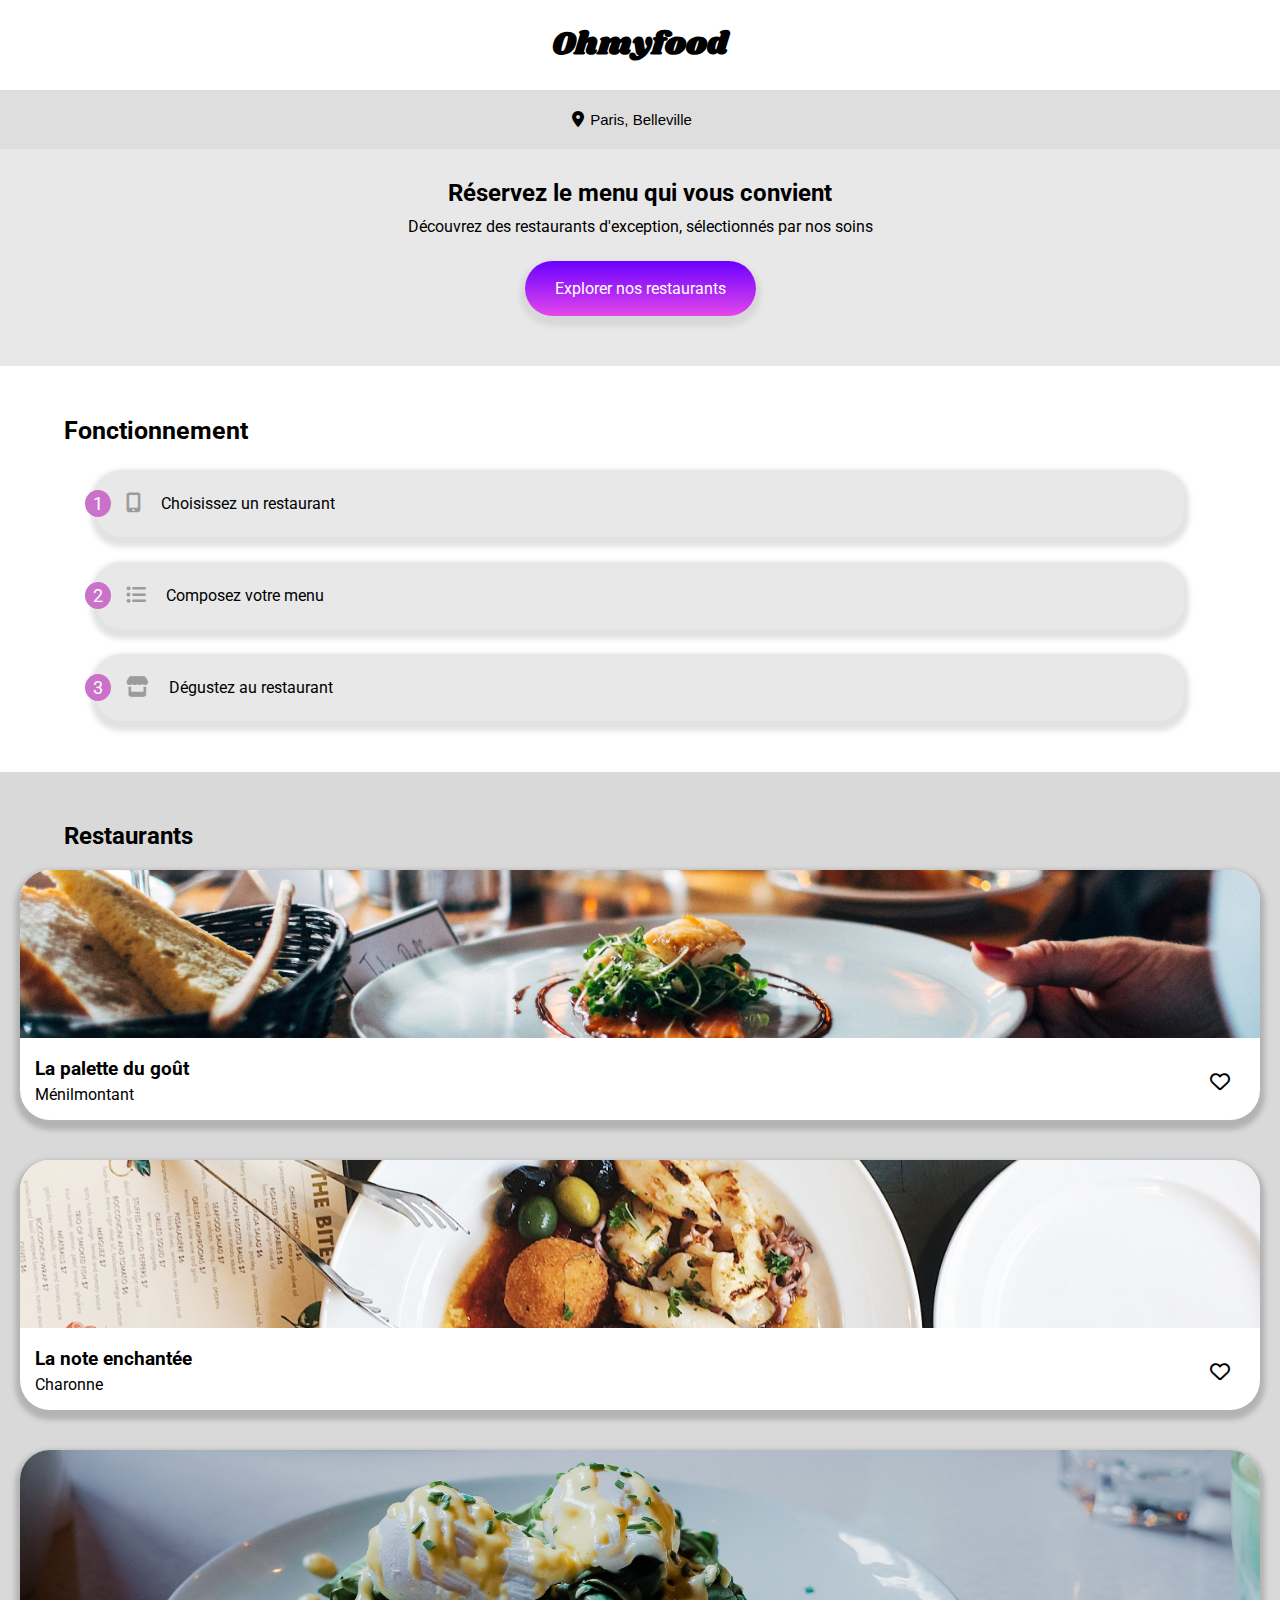
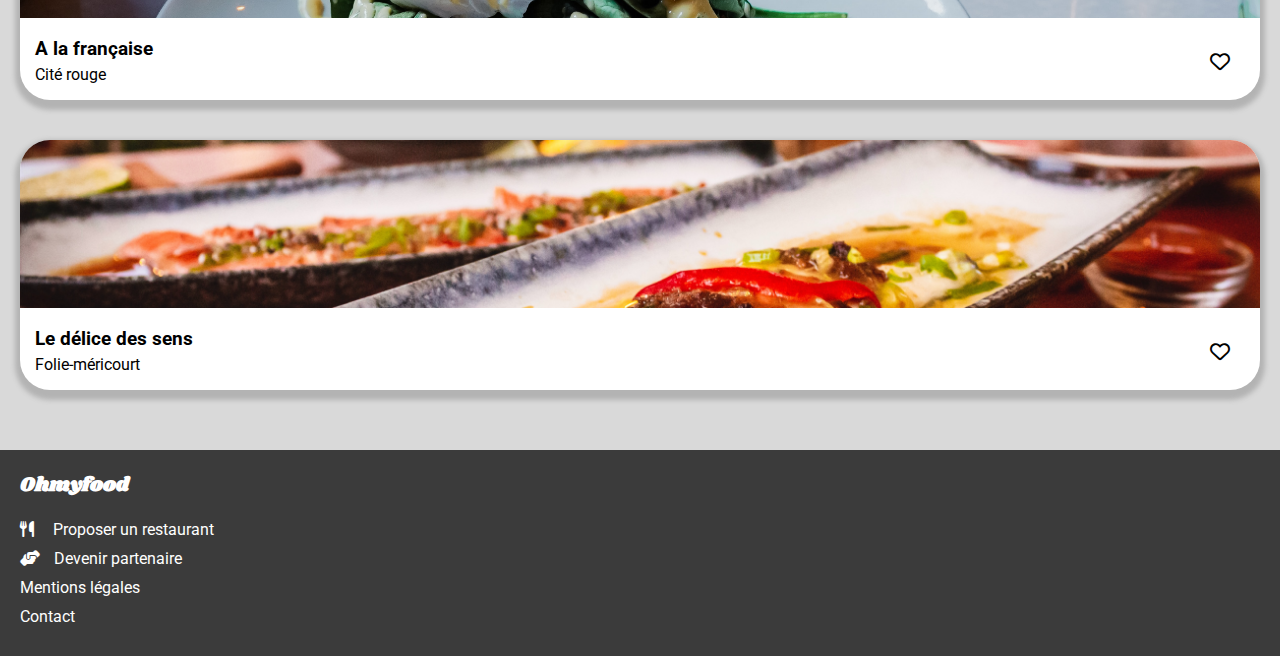
==== index.html @ 26edaa9e "animation plats" ====
<!DOCTYPE html>
<html lang="fr">
<head>
    <meta charset="UTF-8">
    <meta name="viewport" content="width=device-width, initial-scale=1.0">
    <title>Ohmyfood</title>
    <link rel="stylesheet" href="https://cdnjs.cloudflare.com/ajax/libs/font-awesome/6.1.1/css/all.min.css">
    <link rel="stylesheet" href="style.css">
</head>

<body class="corp">
    <header>
        <h1>Ohmyfood</h1>
    </header>

    <form>
        <i class="fa-solid fa-location-dot"></i>
        <input type="search" class="searchbar" name="lieu" placeholder="Paris, Belleville">
    </form>
    
    <section class="presentation">
        <h2>Réservez le menu qui vous convient</h2>
        <p>Découvrez des restaurants d'exception, sélectionnés par nos soins</p>
        <a href="#restaurant">Explorer nos restaurants</a>
    </section>

    <section class="fonctionnement">
        <h2>Fonctionnement</h2>
        <ul class="fonctionnement_liste">
            <li>
                <span class="fonct_nbr">1</span>
                <i class="fas fa-mobile-screen-button"></i>
                <p>Choisissez un restaurant</p>
            </li>
            <li>
                <span class="fonct_nbr">2</span>
                <i class="fas fa-list-ul"></i>
                <p>Composez votre menu</p>
            </li>
            <li>
                <span class="fonct_nbr">3</span>
                <i class="fas fa-store"></i>
                <p>Dégustez au restaurant</p>
            </li>
        </ul>
    </section>

    <main>
        <article id="restaurants"  class="restaurants">
            <h2>Restaurants</h2>
            <a href="cartes/la_palette_du_gout.html" title="La palette du goût">
                <figure class="selections_restaurants">
                    <img src="images/restaurants/jay-wennington-N_Y88TWmGwA-unsplash.jpg" alt="la palette du goût" class="photo-resto"/>
                    <figcaption class="textes_selections">
                        <h3>La palette du goût</h3>
                        <p>Ménilmontant</p>
                        <figure class="like">
                            <i class="fa-regular fa-heart"></i>
                            <span class="full-heart">
                                <i class="fa-solid fa-heart"></i>
                            </span>
                        </figure>
                    </figcaption>
                </figure>
            </a>

            <a href="#">
                <figure class="selections_restaurants">
                    <img src="images/restaurants/stil-u2Lp8tXIcjw-unsplash.jpg" alt="La note enchantée" class="photo-resto"/>
                    <figcaption class="textes_selections">
                        <h3>La note enchantée</h3>
                        <p>Charonne</p>
                        <figure class="like">
                            <i class="fa-regular fa-heart"></i>
                            <span class="full-heart">
                                <i class="fa-solid fa-heart"></i>
                            </span>
                        </figure>
                    </figcaption>
                </figure>
            </a>
            <a href="#">
                <figure class="selections_restaurants">
                    <img src="images/restaurants/toa-heftiba-DQKerTsQwi0-unsplash.jpg" alt="A la française" class="photo-resto"/>
                    <figcaption class="textes_selections">
                        <h3>A la française</h3>
                        <p>Cité rouge</p>
                        <figure class="like">
                            <i class="fa-regular fa-heart"></i>
                            <span class="full-heart">
                                <i class="fa-solid fa-heart"></i>
                            </span>
                        </figure>
                    </figcaption>
                </figure>
            </a>
            <a href="#">
                <figure class="selections_restaurants">
                    <img src="images/restaurants/louis-hansel-shotsoflouis-qNBGVyOCY8Q-unsplash.jpg" alt="Le délice des sens" class="photo-resto"/>
                    <figcaption class="textes_selections">
                        <h3>Le délice des sens</h3>
                        <p>Folie-méricourt</p>
                        <figure class="like">
                            <i class="fa-regular fa-heart"></i>
                            <span class="full-heart">
                                <i class="fa-solid fa-heart"></i>
                            </span>
                        </figure>
                    </figcaption>
                </figure>
            </a>
        </article>
    </main>

    <footer>
        <h2>Ohmyfood</h2>
        <ul>
            <li>
                <i class="fas fa-utensils"></i>
                <a href="#">Proposer un restaurant</a>
            </li>
            <li>
                <i class="fas fa-handshake-angle"></i>
                <a href="#">Devenir partenaire</a>
            </li>
            <li>
                <a href="#">Mentions légales</a>
            </li>
            <li>
                <a href="#">Contact</a>
            </li>
        </ul>
    </footer>
</body>
---- style.css ----
@import url('https://fonts.googleapis.com/css2?family=Roboto:wght@400;500;700&family=Shrikhand&display=swap');

@keyframes progressive {
  0% {
    transform: translateY(20px);
    opacity: 0;
  }
  100% {
    transform: translateY(0);
    opacity: 1;
  }
}

@keyframes none {
  0% {
    display: none;
  }

  100% {
    display: block;
  }
}

body {
    box-sizing: content-box;
    margin: auto;
    font-size: 16px;
    font-family: "Roboto", Arial, sans-serif;
}

/*---------------header-----------------*/

header {
  width: 100%;
  font-family: "Shrikhand";
  text-align: center;
  }

form {
  margin: auto;
	padding: 20px 0 20px 0;
  width: 100%;
  background-color: rgb(222, 222, 222);
  text-align: center;
}

.searchbar {
	border: none;
  text-align: center;
  background-color: rgb(222, 222, 222);
  font-size: 15px;
  color: black;
  width: 120px;
}

.searchbar:focus{
  outline: none;
}

.searchbar::placeholder{
  opacity: 1;
  color: black;
}

.presentation {
  display: flex;
  flex-direction: column;
  align-items: center;
  margin-bottom: 50px;
  padding: 30px 0 50px 0;
  background-color: rgb(232, 232, 232);
}

.presentation h2{
  margin: 0;
  padding-bottom: 10px;
  width: 90%;
  text-align: center;
}

.presentation p {
  margin: 0;
  padding-bottom: 25px;
  width: 90%;
  text-align: center;
}

.presentation a {
  border: none;
  border-radius: 30px;
  padding: 18px 30px 18px 30px;
  background: linear-gradient(rgb(106, 0, 255), rgb(227, 71, 235));
  box-shadow: 0 5px 5px 5px rgba(128, 128, 128, 0.148);
  color: white;
  text-decoration: none;
}

.presentation a:hover{
  cursor: pointer;
  transition-duration: 1s;
  background: linear-gradient(hsla(297, 80%, 60%, 0.301), rgba(106, 0, 255, 0.302));
  color: #ffffff;
}

.fonctionnement h2{
  margin: auto;
  margin-top: auto;
  width: 90%;
  margin-top: 50px;
  font-size: 25px;
  font-weight: bold;
  margin-bottom: 25px;
}

.fonctionnement_liste {
  padding: 0%;
  padding-bottom: 10px;
}

.fonctionnement li {
  position: relative;
  display: flex;
  flex-direction: row;
  align-items: center;
  margin: auto;
  margin-bottom: 25px;
  border-radius: 25px;
  padding: 8px 0 8px 0;
  width: 85%;
  box-shadow:0 5px 5px 5px rgba(86, 86, 86, 0.171);
  background-color: rgb(232, 232, 232);
}

.fonctionnement li:hover{
  cursor: pointer;
  transition-duration: 0.5s;
  background-color: #d8abea7e;
  color: #000000;
}

.fonctionnement_liste .fas {
  margin: 0 20px 0 30px;
  text-decoration: none;
  color: rgb(156, 156, 156);
  font-size: 20px;
}

.fonctionnement li:hover i.fas{
  transition-duration: 0.5s;
  color: #964b94;
}

.fonct_nbr {
  position: absolute;
  left: -11px;
  border-radius: 100%;
  padding: 3px 8px;
  font-size: 18px;
  background-color: rgb(202, 113, 202);
  color: white;
}

main article {
  display: flex;
  flex-direction: column;
  padding: 50px 0 40px 0;
  width: 100%;
  background-color: rgb(217, 217, 217);
}

.restaurants h2 {
  margin: auto;
  width: 90%;
}

main a {
  text-decoration: none;
}

.selections_restaurants{
  position: relative;
  display: flex;
  flex-direction: column;
  margin: 20px;
  border-radius: 30px;
  height: 250px;
  overflow: hidden;
  box-shadow:0 5px 5px 5px rgb(179, 179, 179);
  background-color: white;
}

.selections_restaurants:hover{
  transition-duration: 1s;
  background-color: rgba(0, 102, 255, 0.253);
  box-shadow: 10px 10px 10px gray;
}

.photo-resto{
  width: 100%;
  height: 100%;
  object-fit: cover;
  overflow: hidden;
}

.selections_restaurants h3{
  margin: 20px 0 0 15px;
  color: black;
}

.selections_restaurants p {
  margin: 5px 0 0 15px;
  color: black;
}

figure i {
  position: absolute;
  right: 30px;
  bottom: 28px;
  font-size: 20px;
  cursor: pointer;
  color: black;
}

.full-heart {
  font-size: 40px;
  opacity: 0;
}

.full-heart:active {
  opacity: 1;
  color: rgb(186, 51, 155);
}

footer {
  background-color: rgb(59, 59, 59);
  color: white;
}

footer h2 {
  margin: 0;
  padding: 20px 0 20px 20px;
  font-size: 20px;
  font-family: "Shrikhand";
}

footer a {
  text-decoration: none;
  color: #ffffff;
}

footer ul {
  margin: 0;
  padding-bottom: 20px;
  padding-left: 20px;
  list-style-type: none;
}

footer li {
  padding-bottom: 10px;
}

.fa-utensils {
  padding-right: 15px;
}

.fa-handshake-angle {
  padding-right: 10px;
}

.header_cartes {
  position: relative;
}

.header_cartes i {
  position: absolute;
  top: 10px; 
  left: 20px;
  font-size: 25px;
}

.header_cartes h1{
  font-weight: bold;
  font-family: "Shrikhand";
  font-size: 30px;
  text-align: center;
}

.header_cartes a {
  text-decoration: none;
  color: #000000;
}

.photo-menus {
  width: 100%;
  max-height: 500px;
  min-height: 360px;
  object-fit: cover;
}

.main_cartes header {
  height: 300px;
}

.articles_menus {
  position: relative;
  display: flex;
  flex-direction: column;
  border-radius: 80px 80px 0 0;
  border-top-left-radius: 40px;
  border-top-right-radius: 40px;
  background-color: rgb(232, 232, 232);
}

.articles_menus h2 {
  display: flex;
  justify-content: space-between;
  align-items: center;
  margin: 0;
  margin-right: 50px;
  padding-left: 20px;
  font-family: 'Shrikhand';
}

.heart-menus {
  position: absolute;
  right: 40px;
  font-size: 20px;
}

.menus {
  width: 100%;
}

.articles_menus h3 {
  padding-left: 20px;
  font-weight: normal;
  text-transform: uppercase;
}

.articles_menus h3::after{
  display: flex;
  border-bottom: 3px solid rgb(130, 238, 182);
  padding-top: 5px;
  width: 60px;
  font-size: 0;
  content: "-";
}

.articles_menus ul {
  display: flex;
  flex-direction: column;
  align-items: center;
  margin-bottom: 5px;
  padding: 0;
  list-style-type: none;
}

.entrees_menus {
  animation: progressive 1s ease-in-out both;
}

.plats_menus {
  animation: progressive 1s 0.5s ease-in-out both;
}

.desserts_menus {
  animation: progressive 1s 1s ease-in-out both;
}

.articles_menus li {
  position: relative;
  display: flex;
  justify-content: space-between;
  align-items: flex-end;
  margin-bottom: 15px;
  border-radius: 18px;
  padding: 12px 0 10px 12px;
  width: 90%;
  box-shadow: 5px 5px 3px grey;
  overflow: hidden;
  background-color: white;
  cursor: pointer;
}

.textes_menus {
  width: 90%;
  overflow: hidden;
  text-overflow: ellipsis;
  white-space: nowrap;
}

.articles_menus h4 {
  margin: 0;
  padding-bottom: 5px; 
  font-size: 16px;
  overflow: hidden;
  text-overflow: ellipsis;
}

.articles_menus p {
  margin: 0 10px 5px 0;
  overflow: hidden;
  font-size: 13px;
  text-overflow: ellipsis;
}

.articles_menus b {
  display: block;
  padding-left: 20px;
  padding-right: 20px;
  font-weight: bold;
}

.articles_menus a {
  text-align: center;
  border: none;
  border-radius: 30px;
  padding: 12px 18px 12px 18px;
  background: linear-gradient(rgb(106, 0, 255), rgb(227, 71, 235));
  box-shadow: 0 5px 5px 5px rgba(128, 128, 128, 0.148);
  color: white;
  text-decoration: none;
  margin-left: 25%;
  margin-right: 25%;
  margin-top: 5%;
}

.articles_menus a:hover{
  cursor: pointer;
  transition-duration: 1s;
  background: linear-gradient(hsla(297, 80%, 60%, 0.301), rgba(106, 0, 255, 0.302));
  color: #ffffff;
}
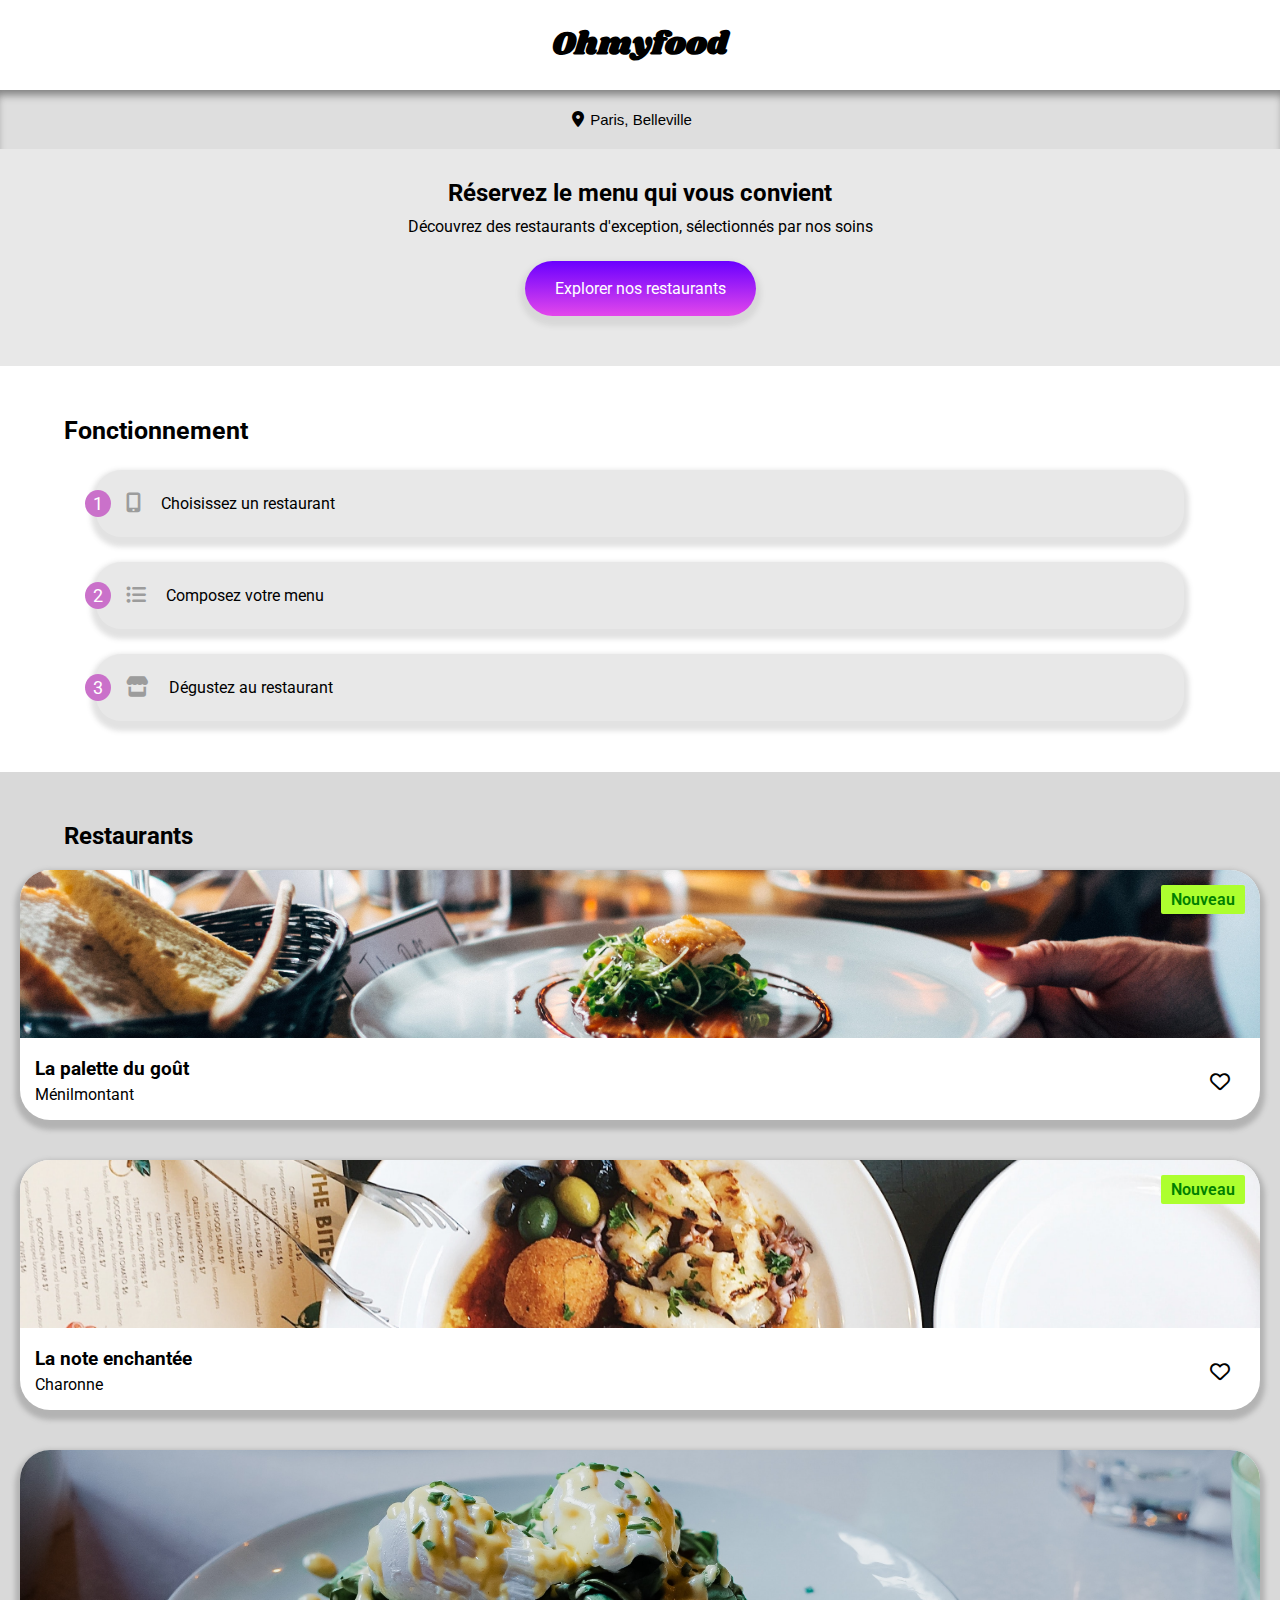
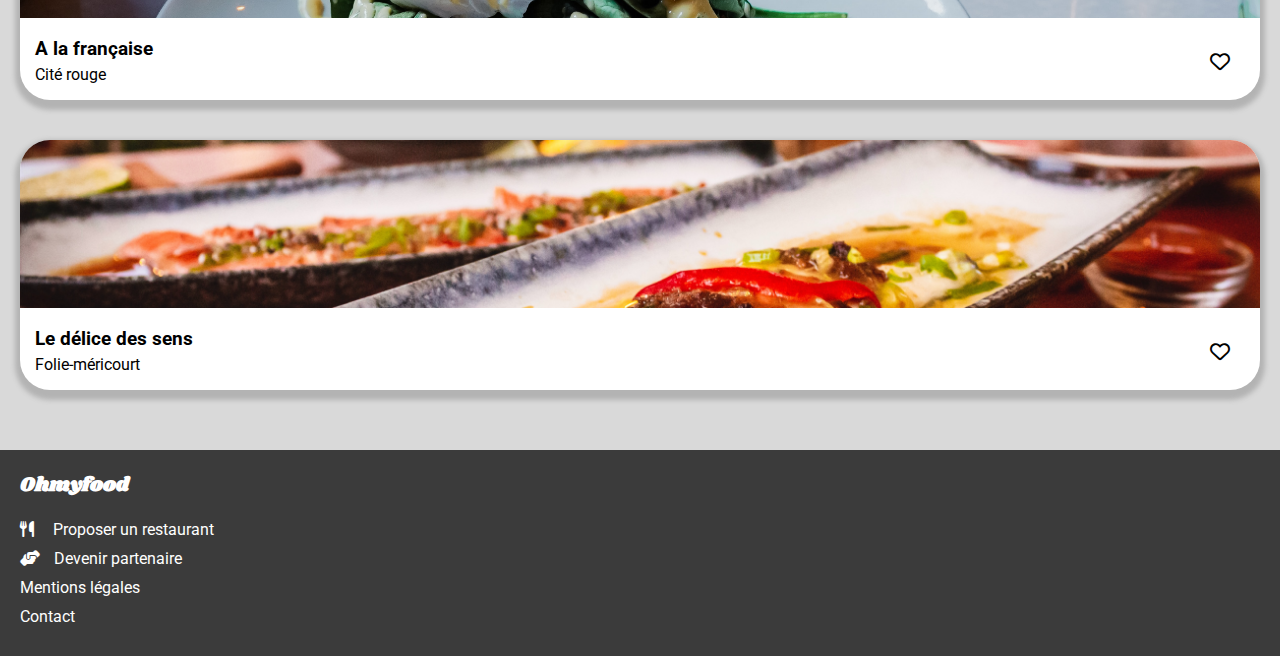
==== commit 988857e9: "css" ====
--- a/index.html
+++ b/index.html
@@ -59,6 +59,7 @@
                             <span class="full-heart">
                                 <i class="fa-solid fa-heart"></i>
                             </span>
+                            <div class="nouveau">Nouveau</div>
                         </figure>
                     </figcaption>
                 </figure>
@@ -75,6 +76,7 @@
                             <span class="full-heart">
                                 <i class="fa-solid fa-heart"></i>
                             </span>
+                            <div class="nouveau">Nouveau</div>
                         </figure>
                     </figcaption>
                 </figure>
--- a/style.css
+++ b/style.css
@@ -36,11 +36,14 @@
   text-align: center;
   }
 
+/*--------------------form------------------*/
+
 form {
   margin: auto;
 	padding: 20px 0 20px 0;
   width: 100%;
   background-color: rgb(222, 222, 222);
+  box-shadow: inset 0 8px 8px -3px gray;
   text-align: center;
 }
 
@@ -61,6 +64,8 @@
   opacity: 1;
   color: black;
 }
+
+/*-------------------main---------------------*/
 
 .presentation {
   display: flex;
@@ -101,6 +106,8 @@
   background: linear-gradient(hsla(297, 80%, 60%, 0.301), rgba(106, 0, 255, 0.302));
   color: #ffffff;
 }
+
+/*-----------------------fonctionnement--------------------*/
 
 .fonctionnement h2{
   margin: auto;
@@ -160,6 +167,8 @@
   color: white;
 }
 
+/*-----------------------arcticle restaurents-----------------*/
+
 main article {
   display: flex;
   flex-direction: column;
@@ -211,6 +220,20 @@
   margin: 5px 0 0 15px;
   color: black;
 }
+
+.nouveau {
+  position: absolute;
+  right: 15px; 
+  top: 15px;
+  border-radius: 2px;
+  padding: 5px 10px;
+  font-weight: 600;
+  background-color: greenyellow;
+  color: green;
+  cursor: pointer;
+}
+
+/*-------------------------coeur----------------------*/
 
 figure i {
   position: absolute;
@@ -222,14 +245,22 @@
 }
 
 .full-heart {
-  font-size: 40px;
+  font-size: 35px;
+  font-weight: bolder;
   opacity: 0;
+  background-clip: text;
+  -webkit-background-clip: text;
+  color: transparent;
+  background-image: linear-gradient(violet , blue);
+  transform: scale(1);
+  transition: all 1s ease;
 }
 
 .full-heart:active {
   opacity: 1;
-  color: rgb(186, 51, 155);
-}
+}
+
+/*---------------------------footer------------------------*/
 
 footer {
   background-color: rgb(59, 59, 59);
@@ -266,6 +297,8 @@
 .fa-handshake-angle {
   padding-right: 10px;
 }
+
+/*----------------------CSS Menus-------------------*/
 
 .header_cartes {
   position: relative;
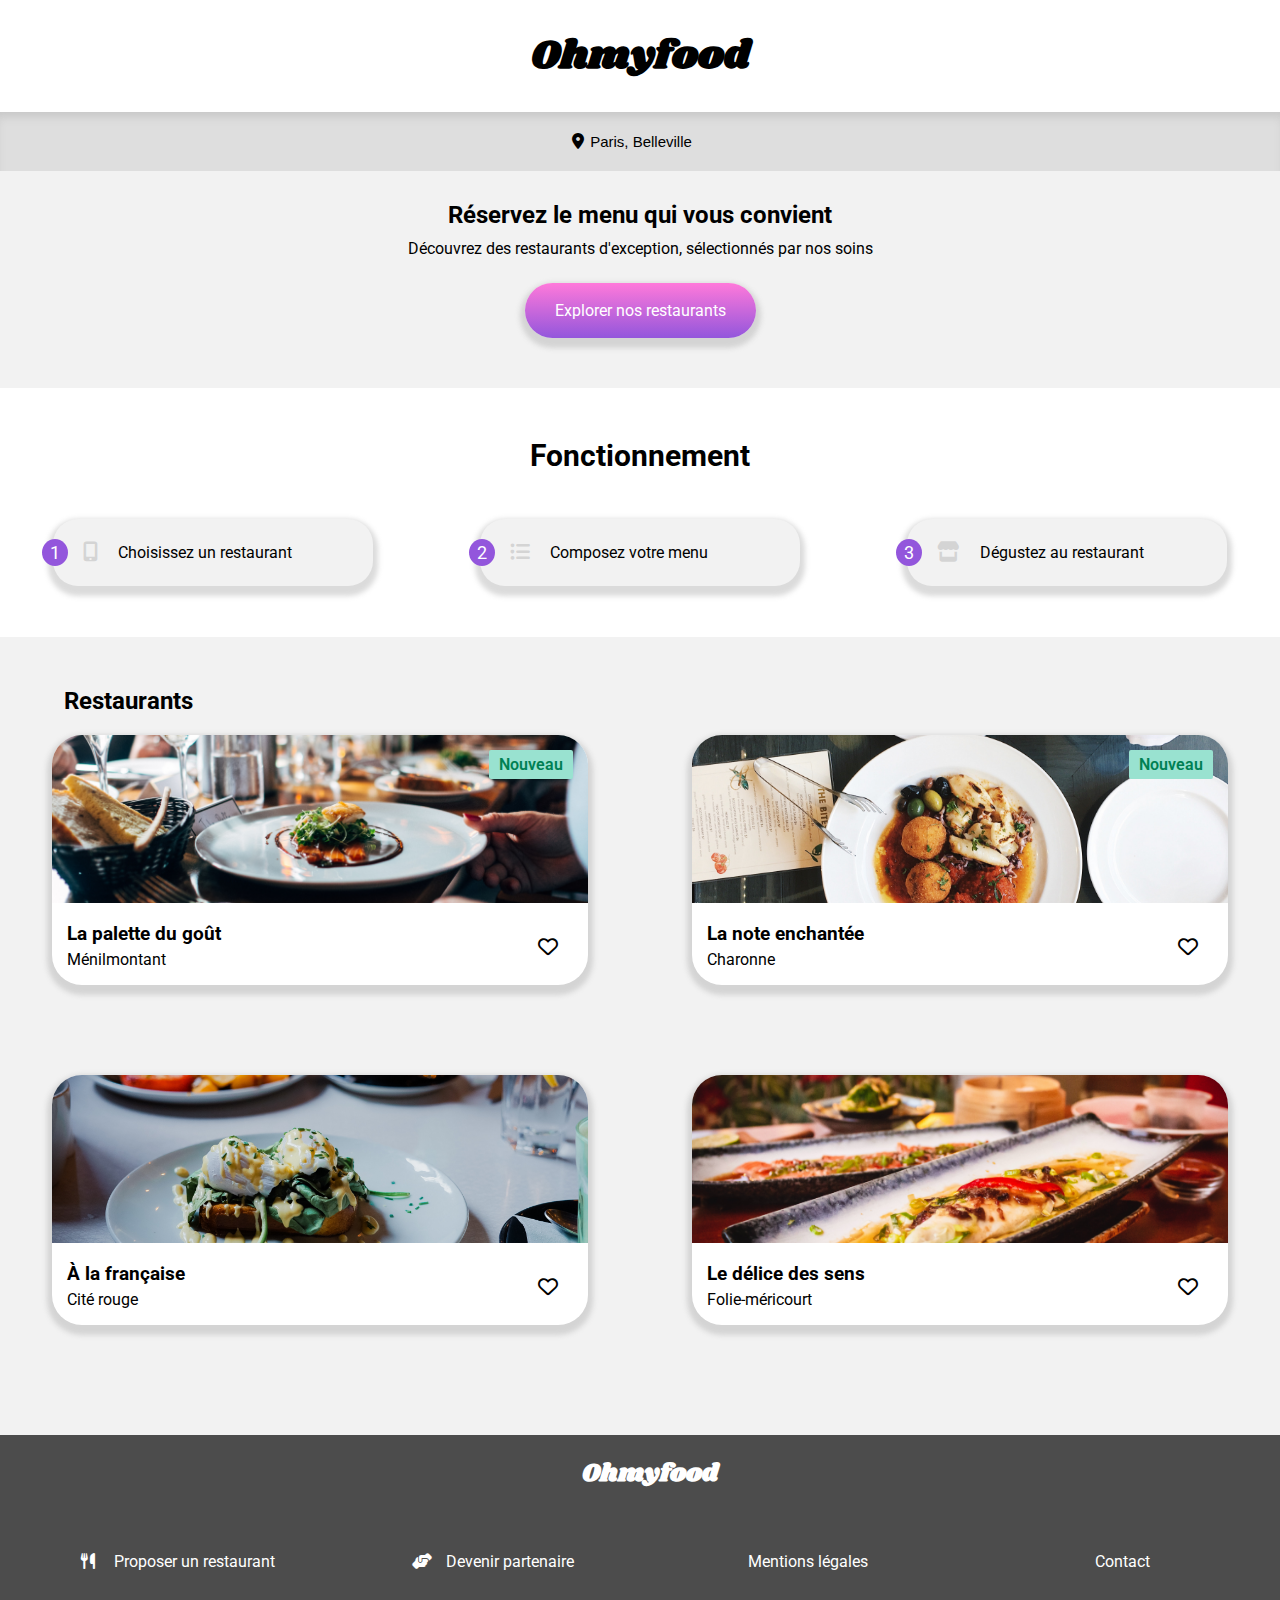
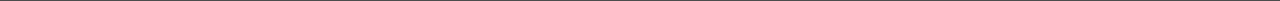
==== commit 5d6fc955: "menu 2 +" ====
--- a/index.html
+++ b/index.html
@@ -54,12 +54,10 @@
                     <figcaption class="textes_selections">
                         <h3>La palette du goût</h3>
                         <p>Ménilmontant</p>
+                        <div class="nouveau">Nouveau</div>
                         <figure class="like">
-                            <i class="fa-regular fa-heart"></i>
-                            <span class="full-heart">
-                                <i class="fa-solid fa-heart"></i>
-                            </span>
-                            <div class="nouveau">Nouveau</div>
+                            <i class="fa-regular fa-heart "></i>
+                            <i class="fa-regular fa-heart full-heart"></i>
                         </figure>
                     </figcaption>
                 </figure>
@@ -71,12 +69,10 @@
                     <figcaption class="textes_selections">
                         <h3>La note enchantée</h3>
                         <p>Charonne</p>
+                        <div class="nouveau">Nouveau</div>
                         <figure class="like">
-                            <i class="fa-regular fa-heart"></i>
-                            <span class="full-heart">
-                                <i class="fa-solid fa-heart"></i>
-                            </span>
-                            <div class="nouveau">Nouveau</div>
+                            <i class="fa-regular fa-heart "></i>
+                            <i class="fa-regular fa-heart full-heart"></i>
                         </figure>
                     </figcaption>
                 </figure>
@@ -85,13 +81,11 @@
                 <figure class="selections_restaurants">
                     <img src="images/restaurants/toa-heftiba-DQKerTsQwi0-unsplash.jpg" alt="A la française" class="photo-resto"/>
                     <figcaption class="textes_selections">
-                        <h3>A la française</h3>
+                        <h3>À la française</h3>
                         <p>Cité rouge</p>
                         <figure class="like">
-                            <i class="fa-regular fa-heart"></i>
-                            <span class="full-heart">
-                                <i class="fa-solid fa-heart"></i>
-                            </span>
+                            <i class="fa-regular fa-heart "></i>
+                            <i class="fa-regular fa-heart full-heart"></i>
                         </figure>
                     </figcaption>
                 </figure>
@@ -103,10 +97,8 @@
                         <h3>Le délice des sens</h3>
                         <p>Folie-méricourt</p>
                         <figure class="like">
-                            <i class="fa-regular fa-heart"></i>
-                            <span class="full-heart">
-                                <i class="fa-solid fa-heart"></i>
-                            </span>
+                            <i class="fa-regular fa-heart "></i>
+                            <i class="fa-regular fa-heart full-heart"></i>
                         </figure>
                     </figcaption>
                 </figure>
--- a/style.css
+++ b/style.css
@@ -1,4 +1,20 @@
 @import url('https://fonts.googleapis.com/css2?family=Roboto:wght@400;500;700&family=Shrikhand&display=swap');
+
+:root {                               
+  --primary: #9356DC;
+  --secondary: #FF79DA;
+  --tertiary: #99E2D0;
+  --primary-clic: #9256dc80;
+  --primary-hover: #9256dc29;
+  --secondary-clic: #ff79d980;;
+  --background: #f2f2f2;
+  --footer: #4c4c4c;
+  --search-back: #dedede;
+  --search-box: #8080803b;
+  --new: #008053;
+  --box-shadow: #b3b3b379;
+}
+
 
 @keyframes progressive {
   0% {
@@ -42,17 +58,17 @@
   margin: auto;
 	padding: 20px 0 20px 0;
   width: 100%;
-  background-color: rgb(222, 222, 222);
-  box-shadow: inset 0 8px 8px -3px gray;
+  background-color: var(--search-back);
+  box-shadow: inset 0 8px 8px -3px var(--search-box);
   text-align: center;
 }
 
 .searchbar {
 	border: none;
   text-align: center;
-  background-color: rgb(222, 222, 222);
+  background-color: var(--search-back);
   font-size: 15px;
-  color: black;
+  color: #000000;
   width: 120px;
 }
 
@@ -62,7 +78,7 @@
 
 .searchbar::placeholder{
   opacity: 1;
-  color: black;
+  color: #000000;
 }
 
 /*-------------------main---------------------*/
@@ -73,7 +89,7 @@
   align-items: center;
   margin-bottom: 50px;
   padding: 30px 0 50px 0;
-  background-color: rgb(232, 232, 232);
+  background-color: var(--background);
 }
 
 .presentation h2{
@@ -94,8 +110,8 @@
   border: none;
   border-radius: 30px;
   padding: 18px 30px 18px 30px;
-  background: linear-gradient(rgb(106, 0, 255), rgb(227, 71, 235));
-  box-shadow: 0 5px 5px 5px rgba(128, 128, 128, 0.148);
+  background: linear-gradient(var(--secondary), var(--primary));
+  box-shadow: 0 5px 5px 5px var(--box-shadow);
   color: white;
   text-decoration: none;
 }
@@ -103,8 +119,8 @@
 .presentation a:hover{
   cursor: pointer;
   transition-duration: 1s;
-  background: linear-gradient(hsla(297, 80%, 60%, 0.301), rgba(106, 0, 255, 0.302));
-  color: #ffffff;
+  background: linear-gradient(var(--primary-clic), var(--secondary-clic));
+  color: white;
 }
 
 /*-----------------------fonctionnement--------------------*/
@@ -134,27 +150,27 @@
   border-radius: 25px;
   padding: 8px 0 8px 0;
   width: 85%;
-  box-shadow:0 5px 5px 5px rgba(86, 86, 86, 0.171);
-  background-color: rgb(232, 232, 232);
+  box-shadow:0 5px 5px 5px var(--box-shadow);
+  background-color: var(--background);
 }
 
 .fonctionnement li:hover{
   cursor: pointer;
-  transition-duration: 0.5s;
-  background-color: #d8abea7e;
+  transform: scale(1.05);
+  background-color: var(--primary-hover);
   color: #000000;
 }
 
 .fonctionnement_liste .fas {
   margin: 0 20px 0 30px;
   text-decoration: none;
-  color: rgb(156, 156, 156);
+  color: var(--box-shadow);
   font-size: 20px;
 }
 
 .fonctionnement li:hover i.fas{
   transition-duration: 0.5s;
-  color: #964b94;
+  color: var(--primary);
 }
 
 .fonct_nbr {
@@ -163,7 +179,7 @@
   border-radius: 100%;
   padding: 3px 8px;
   font-size: 18px;
-  background-color: rgb(202, 113, 202);
+  background-color: var(--primary);
   color: white;
 }
 
@@ -174,7 +190,7 @@
   flex-direction: column;
   padding: 50px 0 40px 0;
   width: 100%;
-  background-color: rgb(217, 217, 217);
+  background-color: var(--background);
 }
 
 .restaurants h2 {
@@ -194,14 +210,13 @@
   border-radius: 30px;
   height: 250px;
   overflow: hidden;
-  box-shadow:0 5px 5px 5px rgb(179, 179, 179);
+  box-shadow:0 5px 5px 5px var(--box-shadow);
   background-color: white;
 }
 
 .selections_restaurants:hover{
-  transition-duration: 1s;
-  background-color: rgba(0, 102, 255, 0.253);
-  box-shadow: 10px 10px 10px gray;
+  transform: scale(1.05);
+  box-shadow: 10px 10px 10px var(--search-box);
 }
 
 .photo-resto{
@@ -220,6 +235,8 @@
   margin: 5px 0 0 15px;
   color: black;
 }
+
+/*-------------------------Nouveau----------------------*/
 
 .nouveau {
   position: absolute;
@@ -228,8 +245,8 @@
   border-radius: 2px;
   padding: 5px 10px;
   font-weight: 600;
-  background-color: greenyellow;
-  color: green;
+  background-color: var(--tertiary);
+  color: var(--new);
   cursor: pointer;
 }
 
@@ -237,7 +254,7 @@
 
 figure i {
   position: absolute;
-  right: 30px;
+  right: 30px; 
   bottom: 28px;
   font-size: 20px;
   cursor: pointer;
@@ -245,25 +262,24 @@
 }
 
 .full-heart {
-  font-size: 35px;
+  font-size: 20px;
   font-weight: bolder;
   opacity: 0;
   background-clip: text;
-  -webkit-background-clip: text;
   color: transparent;
-  background-image: linear-gradient(violet , blue);
+  background-image: linear-gradient(var(--primary), var(--secondary));
   transform: scale(1);
   transition: all 1s ease;
 }
 
-.full-heart:active {
+.full-heart:hover {
   opacity: 1;
 }
 
 /*---------------------------footer------------------------*/
 
 footer {
-  background-color: rgb(59, 59, 59);
+  background-color: var(--footer);
   color: white;
 }
 
@@ -341,7 +357,7 @@
   border-radius: 80px 80px 0 0;
   border-top-left-radius: 40px;
   border-top-right-radius: 40px;
-  background-color: rgb(232, 232, 232);
+  background-color: var(--background);
 }
 
 .articles_menus h2 {
@@ -354,10 +370,28 @@
   font-family: 'Shrikhand';
 }
 
+/*-----------------------heart menus--------------------*/
 .heart-menus {
   position: absolute;
-  right: 40px;
+  right: 50px;
   font-size: 20px;
+}
+
+.full-heart-menus {
+  font-size: 20px;
+  font-weight: bolder;
+  transform: scale(1);
+  transition: all 1s ease;
+  background-image: linear-gradient(var(--primary), var(--secondary));
+  background-clip: text;
+  -webkit-background-clip: text;
+  opacity: 0;
+  color: transparent;
+  cursor: pointer;
+}
+
+.full-heart-menus:hover {
+  opacity: 1;
 }
 
 .menus {
@@ -372,7 +406,7 @@
 
 .articles_menus h3::after{
   display: flex;
-  border-bottom: 3px solid rgb(130, 238, 182);
+  border-bottom: 3px solid var(--tertiary);
   padding-top: 5px;
   width: 60px;
   font-size: 0;
@@ -409,7 +443,7 @@
   border-radius: 18px;
   padding: 12px 0 10px 12px;
   width: 90%;
-  box-shadow: 5px 5px 3px grey;
+  box-shadow: 5px 5px 3px var(--box-shadow);
   overflow: hidden;
   background-color: white;
   cursor: pointer;
@@ -444,13 +478,53 @@
   font-weight: bold;
 }
 
+/*---------------------check---------------------*/
+
+.check_menus {
+  position: absolute;
+  right: -82px;
+  top: 0px;
+  display: flex;
+  justify-content: center;
+  align-items: center;
+  border-radius: 0 18px 18px 0;
+  height: 100%;
+  width: 62px;
+  background-color: var(--tertiary);
+}
+
+.check_menus i {
+  font-size: 30px;
+  color: white;
+}
+
+.articles_menus li:hover {
+  transform: scale(1.05);
+}
+
+.articles_menus li:hover .check_menus {
+  transition: all 1s ease;
+  transform: translateX(-80px);
+}
+
+.articles_menus li:hover i {
+  transition: all 1s ease;
+  transform: rotate(1turn);
+}
+
+.articles_menus li:hover b {
+  transition: all 1s ease;
+  transform: translate(-50px);
+}
+
+/*---------------------bouton commander-------------*/
 .articles_menus a {
   text-align: center;
   border: none;
   border-radius: 30px;
   padding: 12px 18px 12px 18px;
-  background: linear-gradient(rgb(106, 0, 255), rgb(227, 71, 235));
-  box-shadow: 0 5px 5px 5px rgba(128, 128, 128, 0.148);
+  background: linear-gradient(var(--primary), var(--secondary));
+  box-shadow: 0 5px 5px 5px var(--box-shadow);
   color: white;
   text-decoration: none;
   margin-left: 25%;
@@ -461,7 +535,108 @@
 .articles_menus a:hover{
   cursor: pointer;
   transition-duration: 1s;
-  background: linear-gradient(hsla(297, 80%, 60%, 0.301), rgba(106, 0, 255, 0.302));
-  color: #ffffff;
-}
-
+  background: linear-gradient(var(--primary-clic), var(--secondary-clic));
+  color: white;
+}
+
+/*---------------Responsive--------------*/
+
+@media (min-width: 768px) {
+
+main article {
+  display: flex;
+  flex-direction: row;
+  flex-wrap: wrap;
+}
+
+article a {
+  margin: auto auto 50px auto;
+  width: 45%;
+}
+
+footer h2 {
+  padding-bottom: 60px;
+  font-size: 25px;
+  text-align: center;
+}
+
+footer ul {
+  display: flex;
+  justify-content: space-around;
+}
+
+footer li {
+  width: 25%;
+  text-align: center;
+}
+
+/*---------------------responsive desktop---------------------------*/
+
+.articles_menus {
+  display: flex;
+  flex-direction: row;
+  flex-wrap: wrap;
+}
+
+.menus {
+  display: flex;
+  flex-direction: column;
+  margin: 0 auto 0 auto;
+  padding-bottom: 30px;
+  width: 33%;
+}
+
+.articles_menus h2 {
+  padding-bottom: 30px;
+  width: 100%;
+}
+
+.articles_menus p {
+  font-size: 14px;
+}
+
+.articles_menus a {
+  margin-left: 40%;
+  margin-right: 40%;
+  border-radius: 30px;
+  padding: 18px 30px 18px 30px;
+}
+
+.articles_menus i {
+  font-size: 30px;
+}
+
+header h1 {
+  font-size: 40px;
+}
+
+.header_cartes h1 {
+  font-size: 40px;
+}
+
+.header_cartes i {
+  font-size: 40px;
+}
+
+.fonctionnement h2 {
+  margin: auto;
+  padding-bottom: 30px;
+  font-size: 30px;
+  width: 100%;
+  text-align: center;
+}
+
+.fonctionnement_liste {
+  display: flex;
+  justify-content: space-around;
+}
+
+.fonctionnement_liste li {
+  width: 25%;
+}
+
+.fonctionnement_liste p {
+  text-align: center;
+}
+
+}
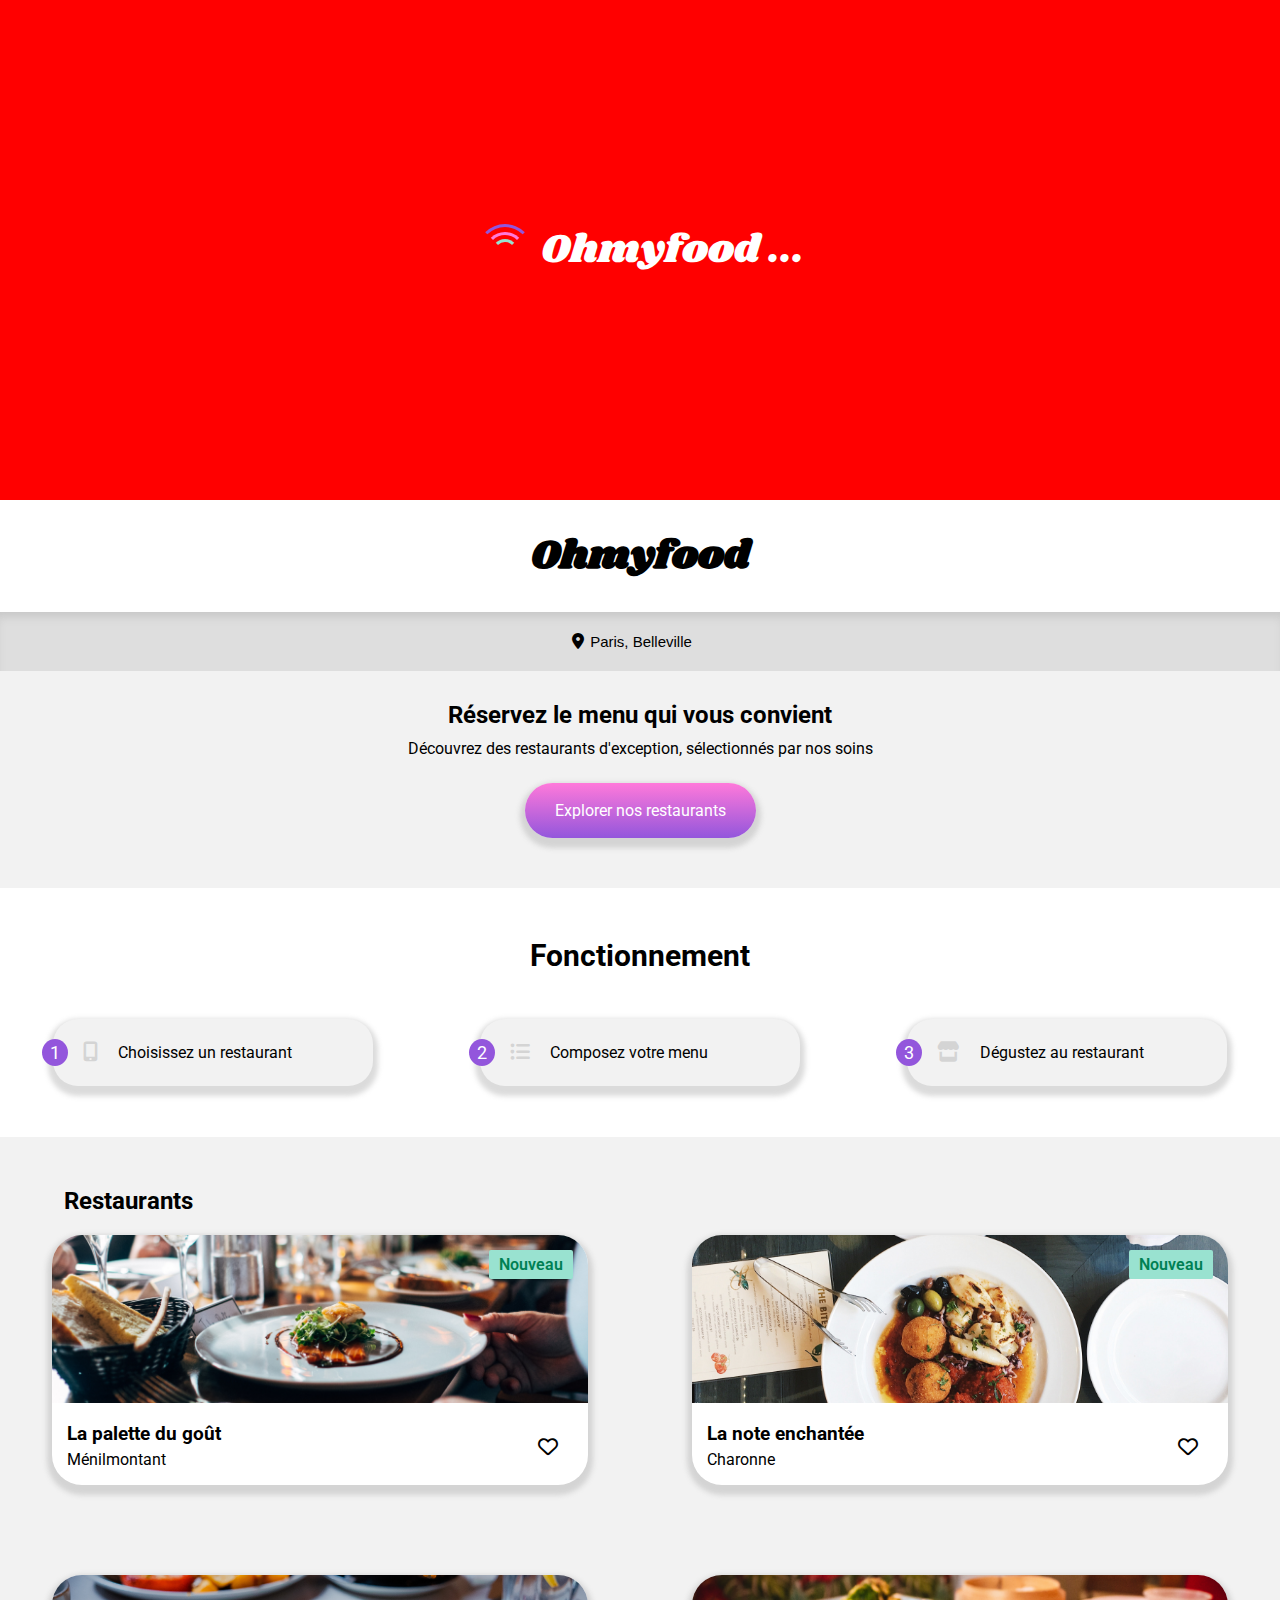
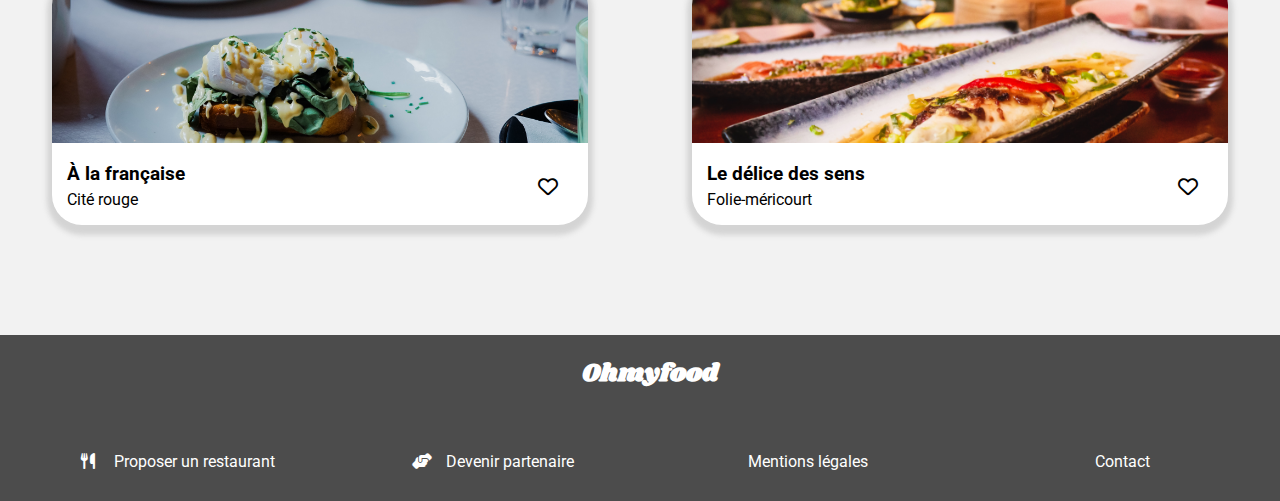
==== commit 7e63b7d1: "spin loader test" ====
--- a/index.html
+++ b/index.html
@@ -9,6 +9,10 @@
 </head>
 
 <body class="corp">
+    <div class="spin-loader">
+        <span class="loader loader-circles"></span>
+        Ohmyfood ...
+    </div>
     <header>
         <h1>Ohmyfood</h1>
     </header>
@@ -46,7 +50,7 @@
     </section>
 
     <main>
-        <article id="restaurants"  class="restaurants">
+        <article id="restaurants" class="restaurants">
             <h2>Restaurants</h2>
             <a href="cartes/la_palette_du_gout.html" title="La palette du goût">
                 <figure class="selections_restaurants">
@@ -63,7 +67,7 @@
                 </figure>
             </a>
 
-            <a href="#">
+            <a href="cartes/La_note_enchantée.html" title="La note enchantée">
                 <figure class="selections_restaurants">
                     <img src="images/restaurants/stil-u2Lp8tXIcjw-unsplash.jpg" alt="La note enchantée" class="photo-resto"/>
                     <figcaption class="textes_selections">
@@ -77,7 +81,7 @@
                     </figcaption>
                 </figure>
             </a>
-            <a href="#">
+            <a href="cartes/À la française.html" title="À la française">
                 <figure class="selections_restaurants">
                     <img src="images/restaurants/toa-heftiba-DQKerTsQwi0-unsplash.jpg" alt="A la française" class="photo-resto"/>
                     <figcaption class="textes_selections">
@@ -90,7 +94,7 @@
                     </figcaption>
                 </figure>
             </a>
-            <a href="#">
+            <a href="cartes/Le_délice_des_sens.html" title="Le délice des sens">
                 <figure class="selections_restaurants">
                     <img src="images/restaurants/louis-hansel-shotsoflouis-qNBGVyOCY8Q-unsplash.jpg" alt="Le délice des sens" class="photo-resto"/>
                     <figcaption class="textes_selections">
--- a/style.css
+++ b/style.css
@@ -37,6 +37,65 @@
   }
 }
 
+.spin-loader {
+  background-color: red;
+  color: white;
+  height: 500px;
+  line-height: 500px;
+  text-align: center;
+  font-size: 40px;
+  font-family: "Shrikhand";
+}
+
+.loader{
+  width: 50px;
+  height: 50px;
+  display: inline-block;
+  vertical-align: middle;
+  position: relative;
+}
+
+.loader-circles {
+  border-radius: 50px;
+  border: 3px solid transparent;
+  border-top-color: var(--primary);
+  animation:spin 3s linear infinite;
+}
+
+.loader-circles:after{
+  content: '';
+  position: absolute;
+  top: 5px;
+  left: 5px;
+  bottom: 5px;
+  right: 5px;
+  border-radius: 50px;
+  border: 3px solid transparent;
+  border-top-color: var(--secondary);
+  opacity: 1;
+  animation:spin 2s linear infinite;
+}
+
+.loader-circles:before {
+  content: '';
+  position: absolute;
+  top: 12px;
+  left: 12px;
+  bottom: 12px;
+  right: 12px;
+  border-radius: 50px;
+  border: 3px solid transparent;
+  border-top-color: var(--tertiary);
+  opacity: 1;
+  animation:spin 1s linear infinite;
+}
+
+@keyframes spin{
+  0%{ transform: rotate(0deg); }
+  100%{ transform: rotate(360deg)}
+}
+
+
 body {
     box-sizing: content-box;
     margin: auto;
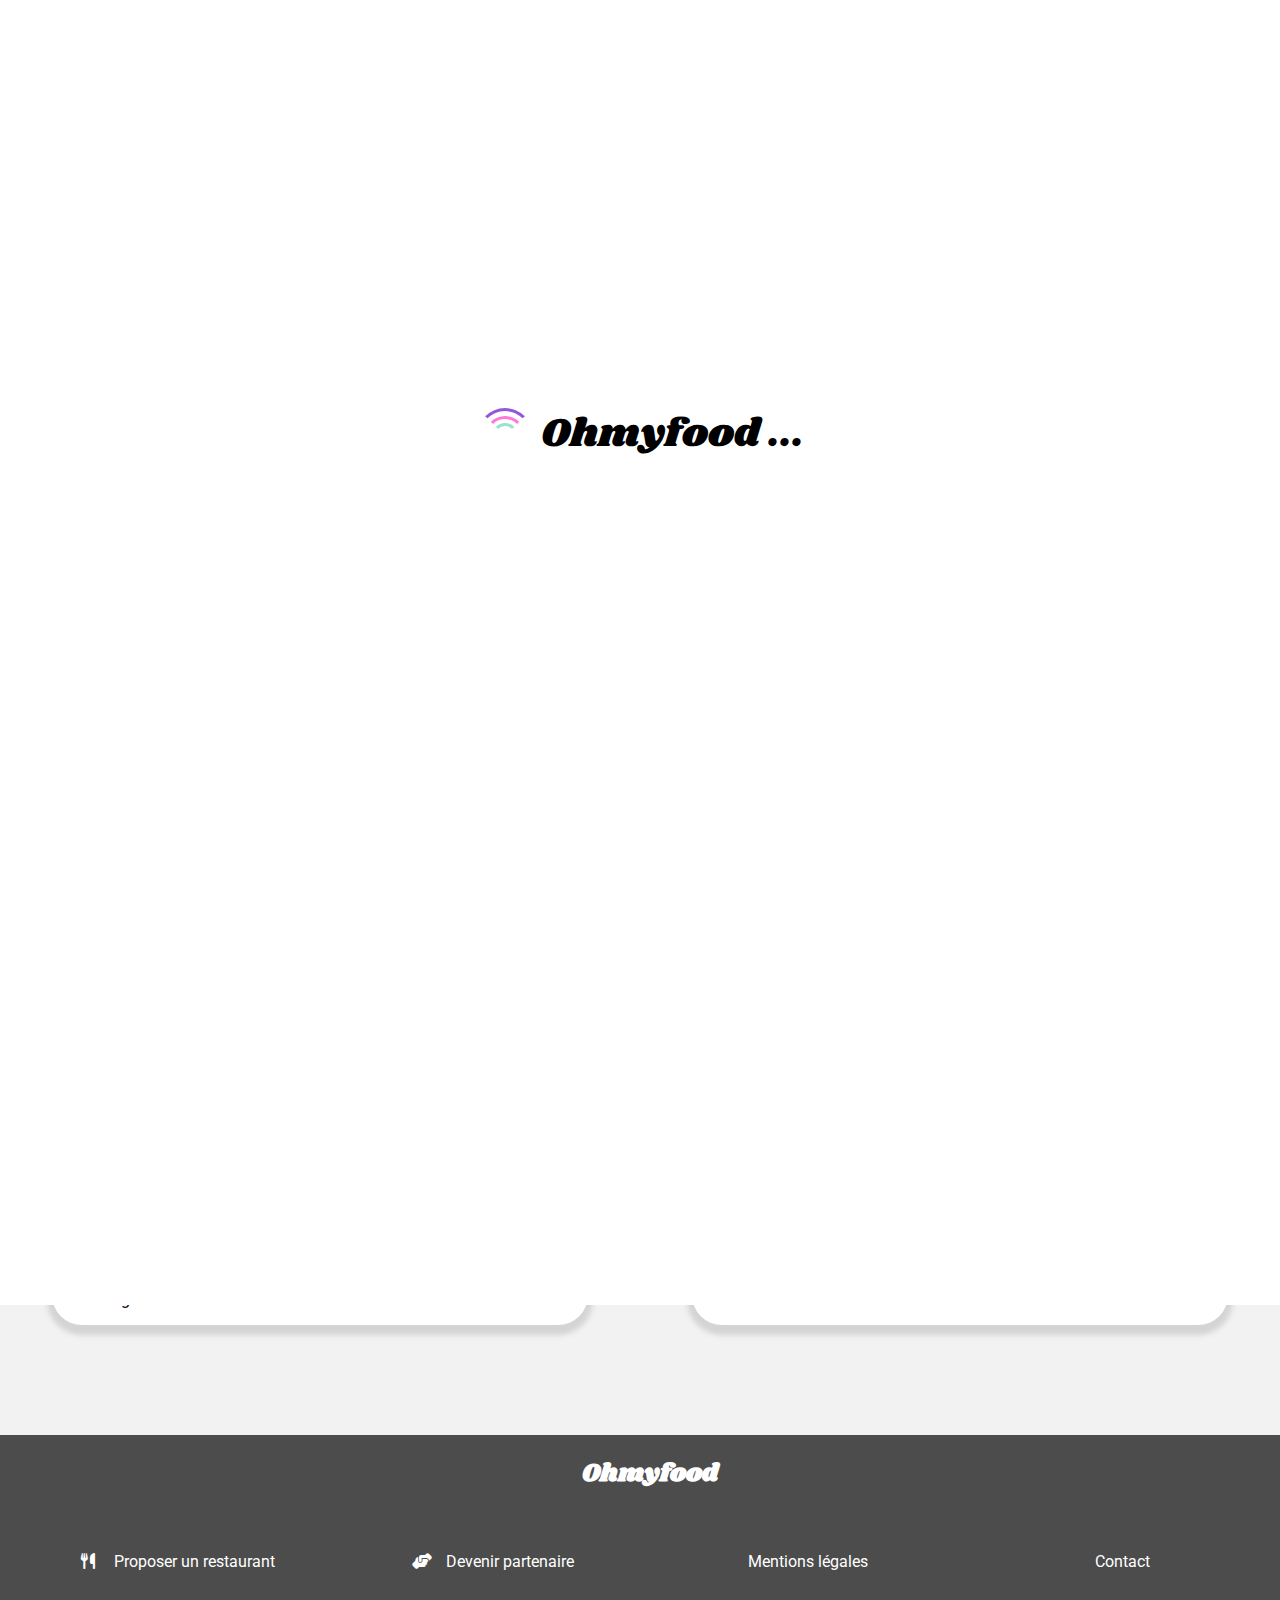
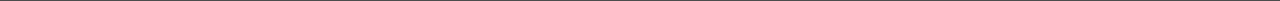
==== commit 9208bb0e: "spin loader fin" ====
--- a/index.html
+++ b/index.html
@@ -81,7 +81,7 @@
                     </figcaption>
                 </figure>
             </a>
-            <a href="cartes/À la française.html" title="À la française">
+            <a href="cartes/A_la_française.html" title="À la française">
                 <figure class="selections_restaurants">
                     <img src="images/restaurants/toa-heftiba-DQKerTsQwi0-unsplash.jpg" alt="A la française" class="photo-resto"/>
                     <figcaption class="textes_selections">
--- a/style.css
+++ b/style.css
@@ -6,7 +6,7 @@
   --tertiary: #99E2D0;
   --primary-clic: #9256dc80;
   --primary-hover: #9256dc29;
-  --secondary-clic: #ff79d980;;
+  --secondary-clic: #ff79d980;
   --background: #f2f2f2;
   --footer: #4c4c4c;
   --search-back: #dedede;
@@ -27,24 +27,46 @@
   }
 }
 
-@keyframes none {
+@keyframes spin {
+  0%{ transform: rotate(0deg); }
+  100%{ transform: rotate(360deg)}
+}
+
+@keyframes loader-off {
   0% {
-    display: none;
+    transform: scaleX(1);
+    opacity: 1;
   }
-
+  100%{
+    transform: scaleX(0);
+    opacity: 0;
+  }
+}
+
+@keyframes scroll {
+  0% {
+    overflow-y: hidden;  
+  }
   100% {
-    display: block;
+    overflow-y: auto;
   }
 }
 
 .spin-loader {
-  background-color: red;
-  color: white;
-  height: 500px;
-  line-height: 500px;
+  box-sizing: content-box;
+  display: block;
+  background-color: white;
+  color: rgb(0, 0, 0);
+  top: 0%;
+  padding-top: 45vh;
+  height: 100vh;
+  width: 100%;
+  z-index: 999;
+  position: fixed;
   text-align: center;
   font-size: 40px;
   font-family: "Shrikhand";
+  animation: loader-off 1s 3s ease forwards;
 }
 
 .loader{
@@ -90,11 +112,9 @@
   animation:spin 1s linear infinite;
 }
 
-@keyframes spin{
-  0%{ transform: rotate(0deg); }
-  100%{ transform: rotate(360deg)}
-}
-
+.corp{
+  animation: scroll 6s ease-in-out;
+}
 
 body {
     box-sizing: content-box;
